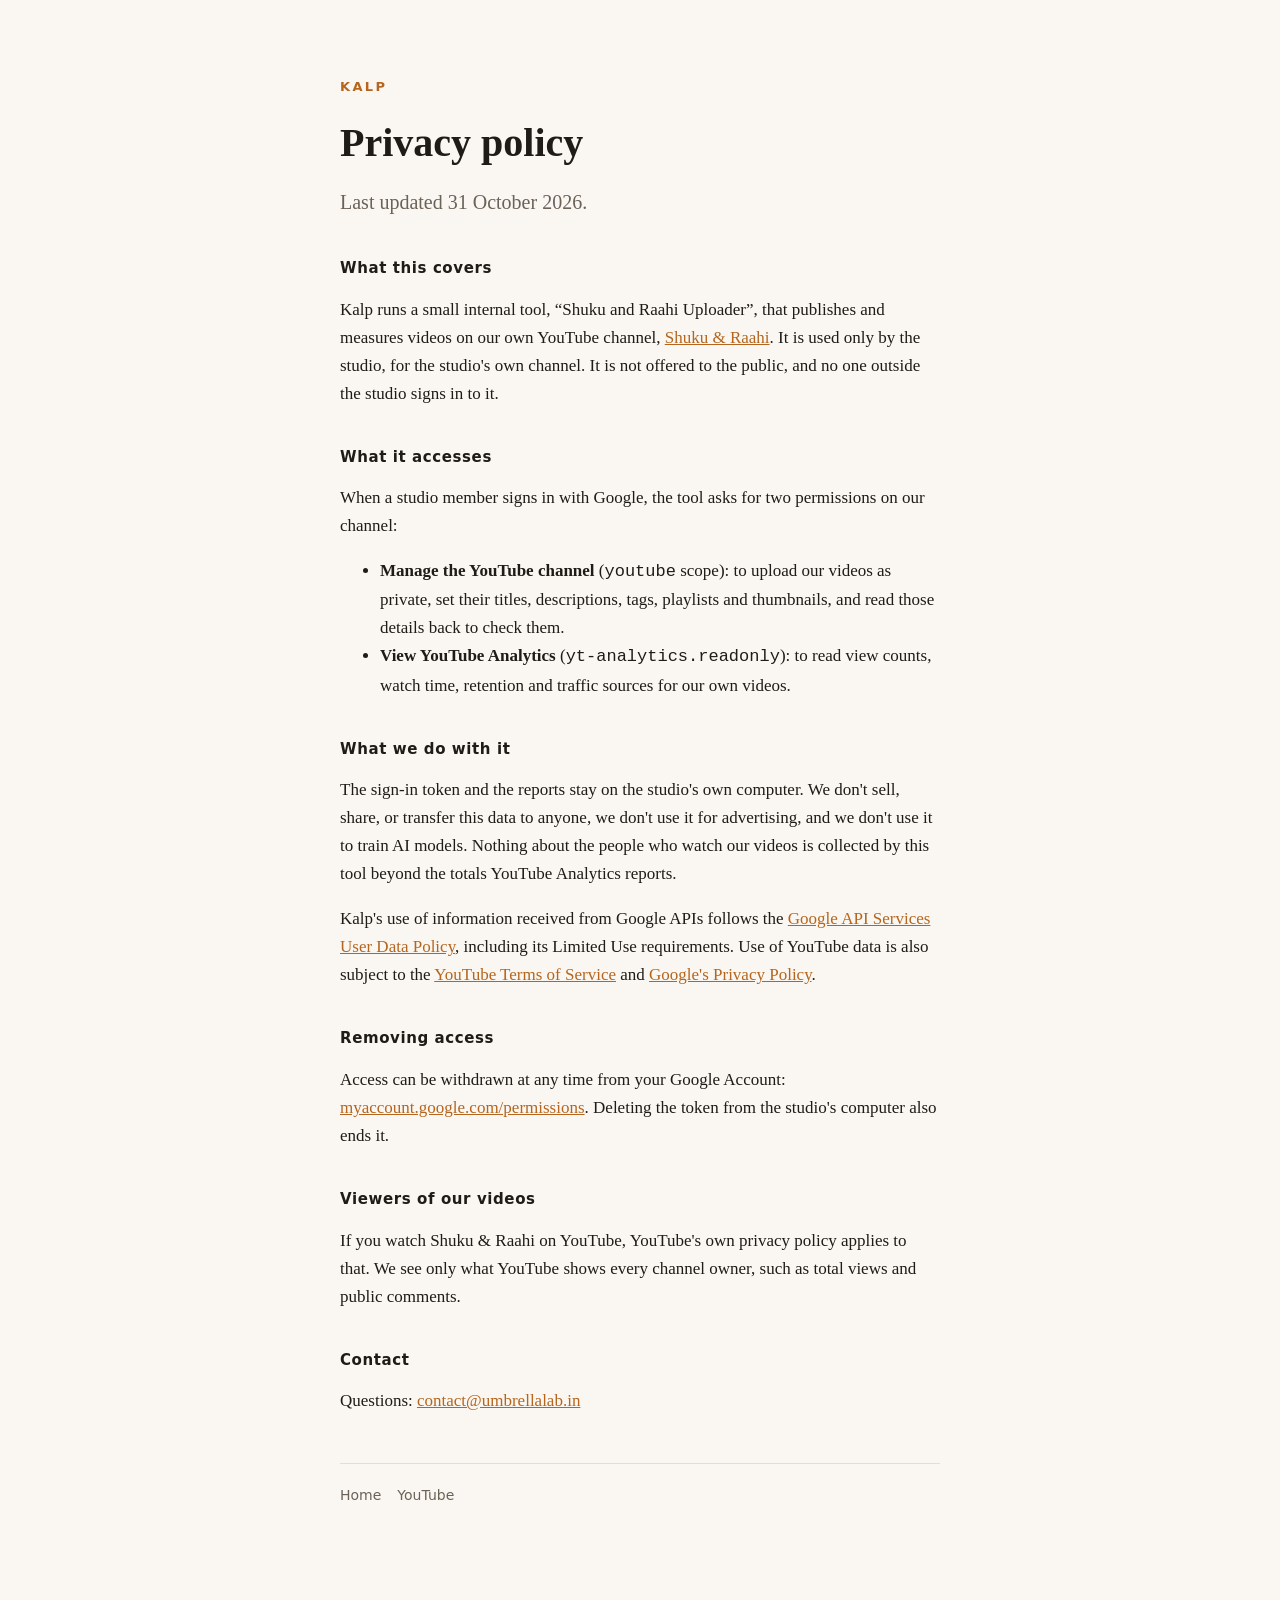
==== privacy.html @ 871c5b37 "Kalp: home page and privacy policy for the studio's YouTube tool" ====
<!doctype html>
<html lang="en">
<head>
<meta charset="utf-8">
<meta name="viewport" content="width=device-width,initial-scale=1">
<title>Kalp Privacy Policy</title>
<meta name="description" content="How Kalp's internal tools use Google and YouTube data.">
<link rel="stylesheet" href="style.css">
</head>
<body>
<main>
  <header><a class="mark" href="./">Kalp</a></header>
  <h1>Privacy policy</h1>
  <p class="lede">Last updated 31 October 2026.</p>

  <h2>What this covers</h2>
  <p>Kalp runs a small internal tool, “Shuku and Raahi Uploader”, that publishes and measures videos on our own YouTube channel, <a href="https://www.youtube.com/@shukuandraahi">Shuku &amp; Raahi</a>. It is used only by the studio, for the studio's own channel. It is not offered to the public, and no one outside the studio signs in to it.</p>

  <h2>What it accesses</h2>
  <p>When a studio member signs in with Google, the tool asks for two permissions on our channel:</p>
  <ul>
    <li><strong>Manage the YouTube channel</strong> (<code>youtube</code> scope): to upload our videos as private, set their titles, descriptions, tags, playlists and thumbnails, and read those details back to check them.</li>
    <li><strong>View YouTube Analytics</strong> (<code>yt-analytics.readonly</code>): to read view counts, watch time, retention and traffic sources for our own videos.</li>
  </ul>

  <h2>What we do with it</h2>
  <p>The sign-in token and the reports stay on the studio's own computer. We don't sell, share, or transfer this data to anyone, we don't use it for advertising, and we don't use it to train AI models. Nothing about the people who watch our videos is collected by this tool beyond the totals YouTube Analytics reports.</p>
  <p>Kalp's use of information received from Google APIs follows the <a href="https://developers.google.com/terms/api-services-user-data-policy">Google API Services User Data Policy</a>, including its Limited Use requirements. Use of YouTube data is also subject to the <a href="https://www.youtube.com/t/terms">YouTube Terms of Service</a> and <a href="https://policies.google.com/privacy">Google's Privacy Policy</a>.</p>

  <h2>Removing access</h2>
  <p>Access can be withdrawn at any time from your Google Account: <a href="https://myaccount.google.com/permissions">myaccount.google.com/permissions</a>. Deleting the token from the studio's computer also ends it.</p>

  <h2>Viewers of our videos</h2>
  <p>If you watch Shuku &amp; Raahi on YouTube, YouTube's own privacy policy applies to that. We see only what YouTube shows every channel owner, such as total views and public comments.</p>

  <h2>Contact</h2>
  <p>Questions: <a href="mailto:contact@umbrellalab.in">contact@umbrellalab.in</a></p>

  <hr>
  <footer><a href="./">Home</a><a href="https://www.youtube.com/@shukuandraahi">YouTube</a></footer>
</main>
</body>
</html>
---- style.css ----
:root{--bg:#faf7f2;--ink:#1f1b16;--muted:#6b6258;--rule:#e4ddd2;--accent:#b5651d}
@media (prefers-color-scheme:dark){:root{--bg:#16130f;--ink:#efe8de;--muted:#a59b8f;--rule:#2e2923;--accent:#e0954f}}
*{box-sizing:border-box}
body{margin:0;background:var(--bg);color:var(--ink);font:17px/1.65 Georgia,"Iowan Old Style",serif}
main{max-width:640px;margin:0 auto;padding:72px 20px 96px}
header a,footer a{color:var(--muted);text-decoration:none}
.mark{font:600 13px/1 ui-sans-serif,system-ui,sans-serif;letter-spacing:.18em;text-transform:uppercase;color:var(--accent)}
h1{font-size:40px;line-height:1.15;margin:20px 0 16px;font-weight:600}
h2{font:600 15px/1.3 ui-sans-serif,system-ui,sans-serif;letter-spacing:.04em;margin:40px 0 8px}
p,li{color:var(--ink)}
.lede{font-size:20px;color:var(--muted)}
a{color:var(--accent)}
hr{border:0;border-top:1px solid var(--rule);margin:48px 0 20px}
footer{font:14px/1.6 ui-sans-serif,system-ui,sans-serif;color:var(--muted)}
footer a{margin-right:16px}
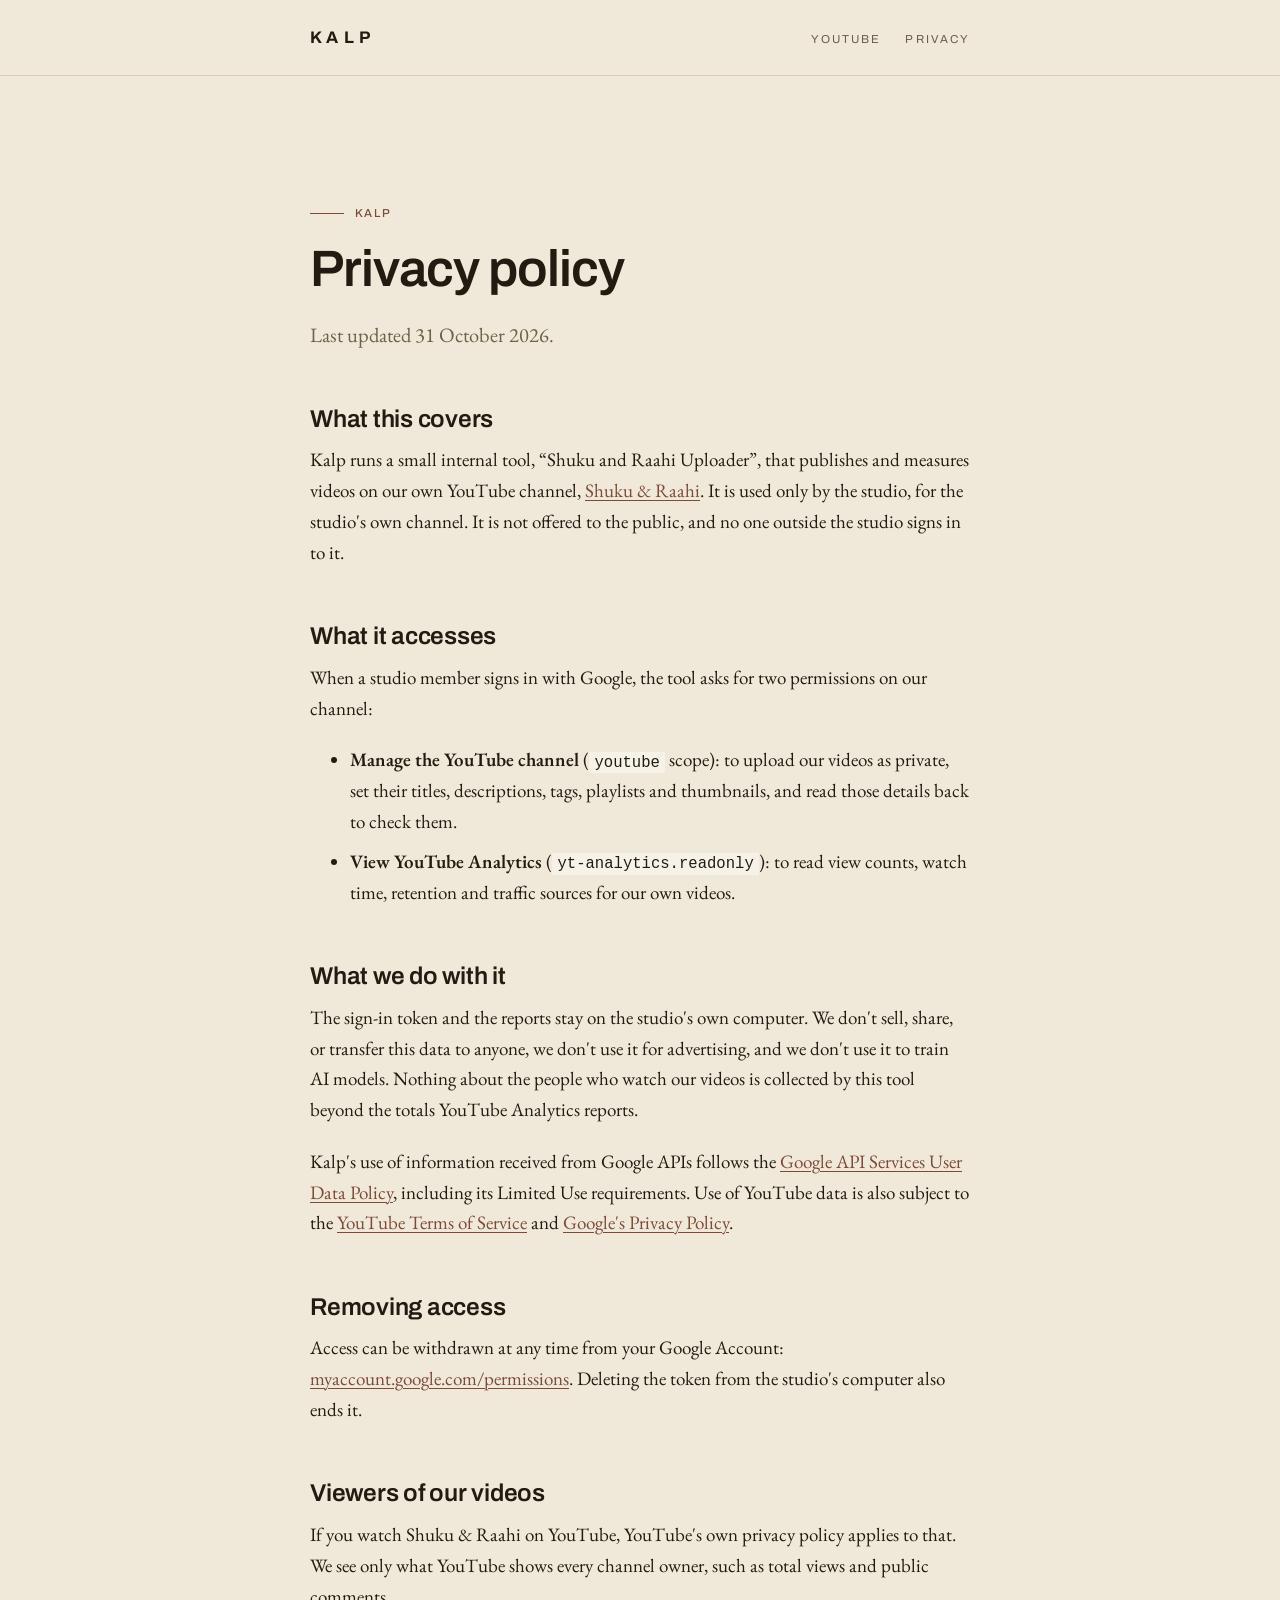
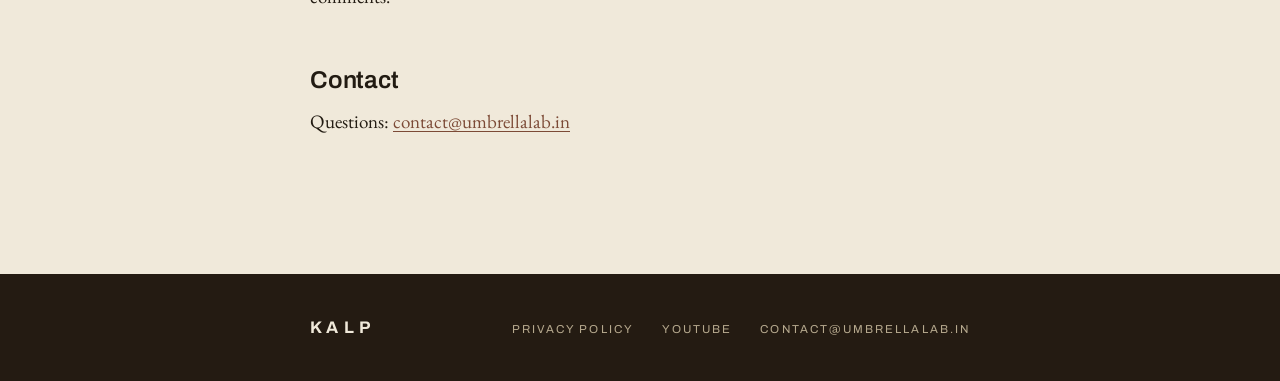
==== commit 64346ff1: "Kalp: restyle on Strata, the Eternal Art design system" ====
--- a/privacy.html
+++ b/privacy.html
@@ -5,13 +5,17 @@
 <meta name="viewport" content="width=device-width,initial-scale=1">
 <title>Kalp Privacy Policy</title>
 <meta name="description" content="How Kalp's internal tools use Google and YouTube data.">
+<link rel="preconnect" href="https://fonts.googleapis.com">
+<link rel="preconnect" href="https://fonts.gstatic.com" crossorigin>
+<link rel="stylesheet" href="https://fonts.googleapis.com/css2?family=Archivo:wght@400;500;600;700&family=EB+Garamond:ital,wght@0,400;0,500;1,400&display=swap">
 <link rel="stylesheet" href="style.css">
 </head>
 <body>
-<main>
-  <header><a class="mark" href="./">Kalp</a></header>
+<header class="site-head"><div class="wrap"><a class="mark" href="./">Kalp</a><nav><a href="https://www.youtube.com/@shukuandraahi">YouTube</a><a href="privacy.html">Privacy</a></nav></div></header>
+<main class="legal"><div class="wrap">
+  <p class="eyebrow">Kalp</p>
   <h1>Privacy policy</h1>
-  <p class="lede">Last updated 31 October 2026.</p>
+  <p class="lead">Last updated 31 October 2026.</p>
 
   <h2>What this covers</h2>
   <p>Kalp runs a small internal tool, “Shuku and Raahi Uploader”, that publishes and measures videos on our own YouTube channel, <a href="https://www.youtube.com/@shukuandraahi">Shuku &amp; Raahi</a>. It is used only by the studio, for the studio's own channel. It is not offered to the public, and no one outside the studio signs in to it.</p>
@@ -35,9 +39,7 @@
 
   <h2>Contact</h2>
   <p>Questions: <a href="mailto:contact@umbrellalab.in">contact@umbrellalab.in</a></p>
-
-  <hr>
-  <footer><a href="./">Home</a><a href="https://www.youtube.com/@shukuandraahi">YouTube</a></footer>
-</main>
+</div></main>
+<footer class="site-foot"><div class="wrap"><span class="mark">Kalp</span><a href="privacy.html">Privacy policy</a><a href="https://www.youtube.com/@shukuandraahi">YouTube</a><a href="mailto:contact@umbrellalab.in">contact@umbrellalab.in</a></div></footer>
 </body>
 </html>
--- a/style.css
+++ b/style.css
@@ -1,15 +1,64 @@
-:root{--bg:#faf7f2;--ink:#1f1b16;--muted:#6b6258;--rule:#e4ddd2;--accent:#b5651d}
-@media (prefers-color-scheme:dark){:root{--bg:#16130f;--ink:#efe8de;--muted:#a59b8f;--rule:#2e2923;--accent:#e0954f}}
-*{box-sizing:border-box}
-body{margin:0;background:var(--bg);color:var(--ink);font:17px/1.65 Georgia,"Iowan Old Style",serif}
-main{max-width:640px;margin:0 auto;padding:72px 20px 96px}
-header a,footer a{color:var(--muted);text-decoration:none}
-.mark{font:600 13px/1 ui-sans-serif,system-ui,sans-serif;letter-spacing:.18em;text-transform:uppercase;color:var(--accent)}
-h1{font-size:40px;line-height:1.15;margin:20px 0 16px;font-weight:600}
-h2{font:600 15px/1.3 ui-sans-serif,system-ui,sans-serif;letter-spacing:.04em;margin:40px 0 8px}
-p,li{color:var(--ink)}
-.lede{font-size:20px;color:var(--muted)}
-a{color:var(--accent)}
-hr{border:0;border-top:1px solid var(--rule);margin:48px 0 20px}
-footer{font:14px/1.6 ui-sans-serif,system-ui,sans-serif;color:var(--muted)}
-footer a{margin-right:16px}
+/* Kalp: built on Strata, the Eternal Art design system
+   (Eternal Art/FINAL - Website (eternalart)/assets/strata.css).
+   Parchment ground, umber ink, one oxide accent, an espresso band,
+   Archivo display over EB Garamond text, sharp corners, no shadows. */
+
+:root{
+  --bg:#f0e9da; --panel:#f7f2e7; --fg:#221b12; --muted:#6a5e49; --rule:#d8ccb4;
+  --clay-700:#6e6147;
+  --accent:#7c4a36; --accent-deep:#5e3527;
+  --espresso:#241b12; --on-espresso:#f0e9da; --on-espresso-dim:#b6a98e; --accent-on-dark:#b8744f;
+
+  --f-display:'Archivo', system-ui, -apple-system, sans-serif;
+  --f-text:'EB Garamond', Georgia, 'Times New Roman', serif;
+
+  --t-h1:clamp(2.4rem, 5.4vw, 4.6rem);
+  --t-h3:clamp(1.3rem, 1.9vw, 1.7rem);
+  --t-lead:clamp(1.25rem, 1.6vw, 1.55rem);
+  --t-body:1.1875rem;
+  --t-micro:0.72rem;
+  --tr-caps:0.18em;
+
+  --measure:660px;
+  --gutter:clamp(16px,6vw,88px);
+}
+/* Strata has one dark moment, the espresso band; dark mode borrows it for the whole page */
+@media (prefers-color-scheme:dark){:root{
+  --bg:var(--espresso); --panel:#2e2318; --fg:var(--on-espresso); --muted:var(--on-espresso-dim);
+  --rule:#3a2e22; --clay-700:var(--on-espresso-dim); --accent:var(--accent-on-dark); --accent-deep:#d08d66;
+}}
+
+*,*::before,*::after{box-sizing:border-box}
+html{-webkit-text-size-adjust:100%;text-rendering:optimizeLegibility;-webkit-font-smoothing:antialiased}
+body{margin:0;background:var(--bg);color:var(--fg);font-family:var(--f-text);font-size:var(--t-body);line-height:1.62}
+::selection{background:var(--rule);color:var(--fg)}
+
+.wrap{max-width:calc(var(--measure) + 2*var(--gutter));margin-inline:auto;padding-inline:var(--gutter)}
+main{padding-block:clamp(56px,10vw,140px) clamp(64px,9vw,128px)}
+
+.mark{font-family:var(--f-display);font-weight:700;font-size:1.05rem;letter-spacing:.32em;text-transform:uppercase;color:var(--fg);text-decoration:none}
+.site-head{border-bottom:1px solid var(--rule)}
+.site-head .wrap{display:flex;align-items:center;justify-content:space-between;padding-block:22px}
+.site-head nav a{font-family:var(--f-display);font-size:var(--t-micro);letter-spacing:var(--tr-caps);text-transform:uppercase;color:var(--muted);text-decoration:none;margin-left:24px}
+.site-head nav a:hover{color:var(--accent)}
+
+.eyebrow{font-family:var(--f-display);font-weight:500;font-size:var(--t-micro);letter-spacing:var(--tr-caps);text-transform:uppercase;color:var(--accent);display:flex;align-items:center;gap:.95em;margin:0 0 1.7em}
+.eyebrow::before{content:"";width:34px;height:1px;background:var(--accent)}
+
+h1{font-family:var(--f-display);font-weight:600;font-size:var(--t-h1);line-height:1.08;letter-spacing:-.02em;margin:0 0 .45em}
+.legal h1{font-size:clamp(2rem,4vw,3.2rem)}
+h2{font-family:var(--f-display);font-weight:600;font-size:var(--t-h3);line-height:1.18;letter-spacing:-.01em;margin:2.2em 0 .5em}
+p,ul{margin:0 0 1.1em;max-width:var(--measure)}
+li{margin-bottom:.5em}
+.lead{font-size:var(--t-lead);line-height:1.5;color:var(--clay-700)}
+strong{font-weight:600}
+code{font-family:ui-monospace,Menlo,monospace;font-size:.82em;background:var(--panel);padding:.1em .35em}
+a{color:var(--accent);text-decoration-thickness:1px;text-underline-offset:.18em}
+a:hover{color:var(--accent-deep)}
+
+.site-foot{background:var(--espresso);color:var(--on-espresso-dim)}
+.site-foot .wrap{padding-block:40px;display:flex;flex-wrap:wrap;gap:12px 28px;align-items:baseline}
+.site-foot .mark{color:var(--on-espresso);margin-right:auto}
+.site-foot a{font-family:var(--f-display);font-size:var(--t-micro);letter-spacing:var(--tr-caps);text-transform:uppercase;color:var(--on-espresso-dim);text-decoration:none}
+.site-foot a:hover{color:var(--accent-on-dark)}
+@media (prefers-color-scheme:dark){.site-foot{background:#1a130c;border-top:1px solid var(--rule)}}
